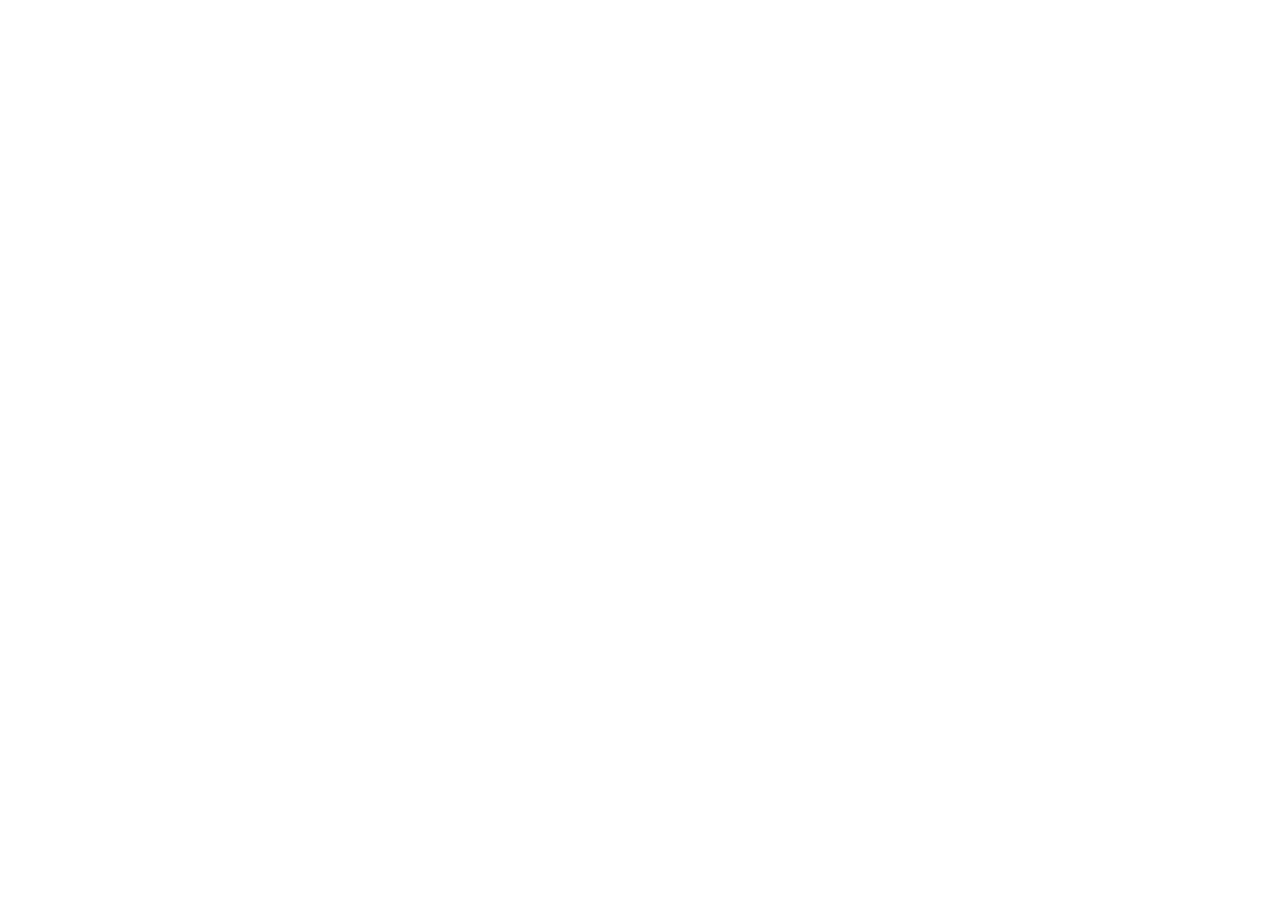
==== index.html @ 95ad9aea "Changes Co-authored-by: soumenghati <33946690+soumenghati@users.noreply.github.com>" ====
<!DOCTYPE html>
<html lang="en">
  <head>
    <meta charset="UTF-8" />
    <meta name="viewport" content="width=device-width, initial-scale=1.0" />
    <title>EazyAuto — Quality Used Cars in Australia</title>
    <meta name="description" content="Buy quality used cars across Australia. Browse hand-picked vehicles, get instant finance, and trade in with EazyAuto." />
    <meta name="author" content="EazyAuto" />

    <meta property="og:title" content="EazyAuto — Quality Used Cars in Australia" />
    <meta property="og:description" content="Buy quality used cars across Australia. Browse hand-picked vehicles, get instant finance, and trade in with EazyAuto." />
    <meta property="og:type" content="website" />

    <meta name="twitter:card" content="summary_large_image" />
  </head>
  <body>
    <div id="root"></div>
    <script type="module" src="/src/main.tsx"></script>
  </body>
</html>
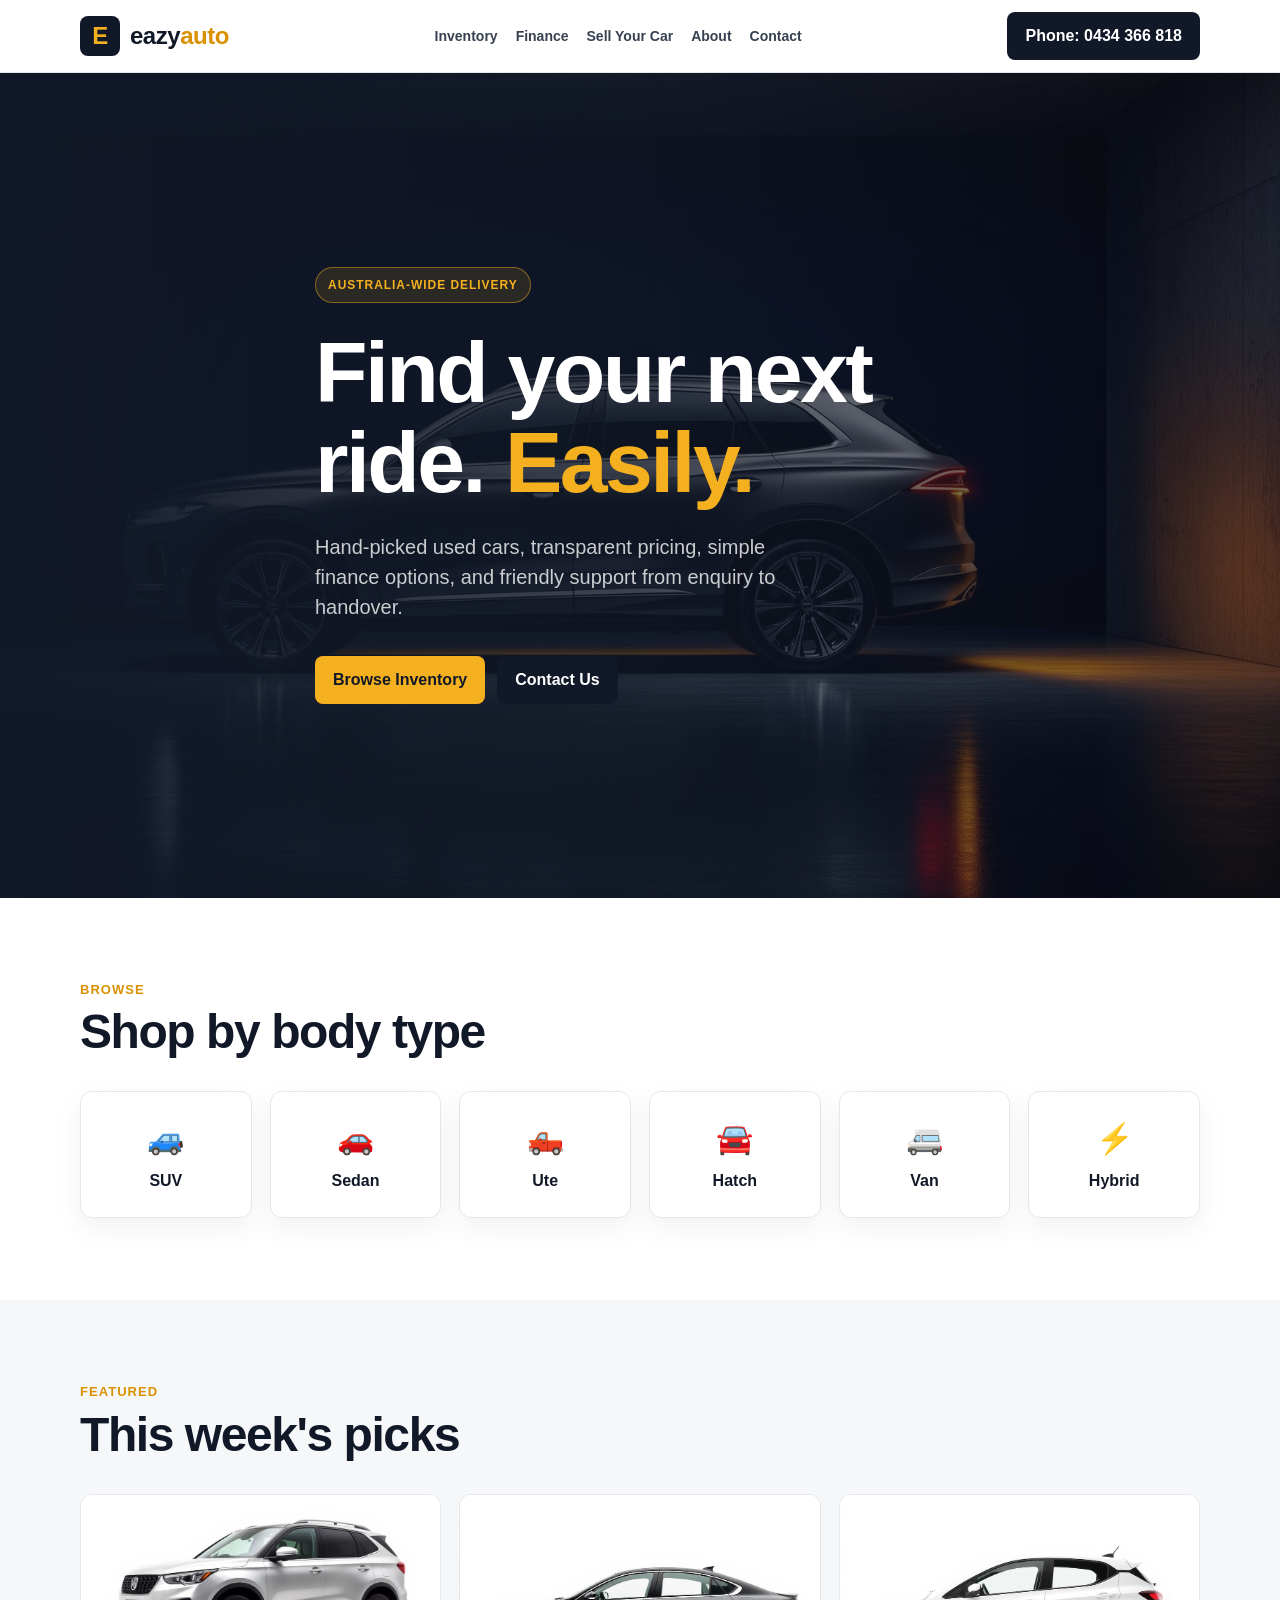
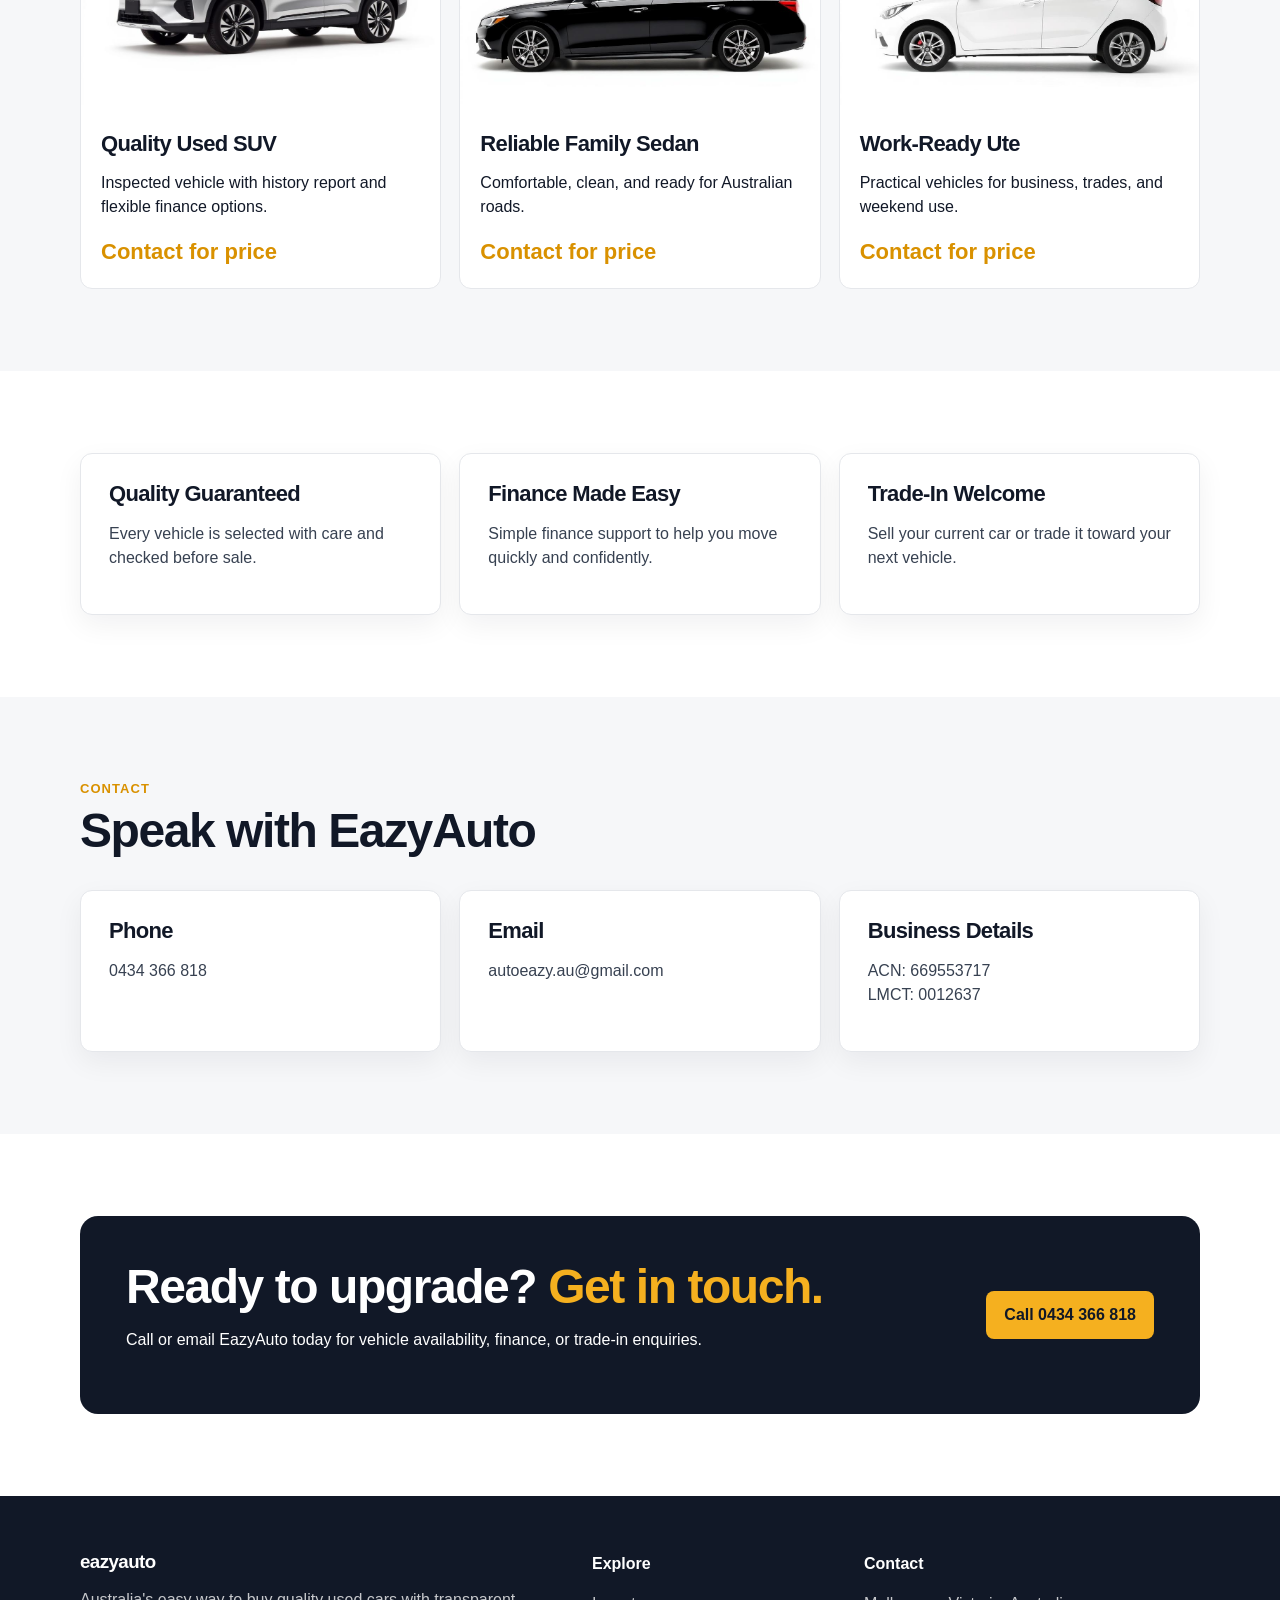
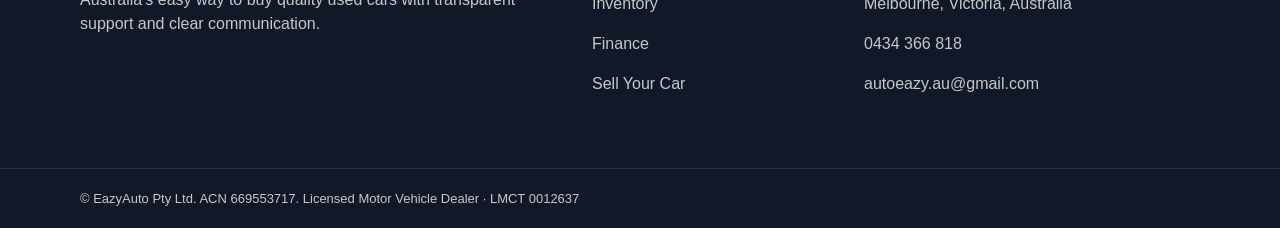
==== commit 3d60e420: "Changes Co-authored-by: soumenghati <33946690+soumenghati@users.noreply.github.com>" ====
--- a/index.html
+++ b/index.html
@@ -4,17 +4,545 @@
     <meta charset="UTF-8" />
     <meta name="viewport" content="width=device-width, initial-scale=1.0" />
     <title>EazyAuto — Quality Used Cars in Australia</title>
-    <meta name="description" content="Buy quality used cars across Australia. Browse hand-picked vehicles, get instant finance, and trade in with EazyAuto." />
+    <meta
+      name="description"
+      content="Buy quality used cars across Australia. Browse hand-picked vehicles, get instant finance, and trade in with EazyAuto."
+    />
     <meta name="author" content="EazyAuto" />
-
     <meta property="og:title" content="EazyAuto — Quality Used Cars in Australia" />
-    <meta property="og:description" content="Buy quality used cars across Australia. Browse hand-picked vehicles, get instant finance, and trade in with EazyAuto." />
+    <meta
+      property="og:description"
+      content="Buy quality used cars across Australia. Browse hand-picked vehicles, get instant finance, and trade in with EazyAuto."
+    />
     <meta property="og:type" content="website" />
-
     <meta name="twitter:card" content="summary_large_image" />
+    <style>
+      :root {
+        --ink: #111827;
+        --ink-soft: #374151;
+        --amber: #f5b01f;
+        --amber-dark: #d99100;
+        --surface: #f6f7f9;
+        --line: #e5e7eb;
+        --white: #ffffff;
+      }
+
+      * {
+        box-sizing: border-box;
+      }
+
+      body {
+        margin: 0;
+        color: var(--ink);
+        background: var(--white);
+        font-family: Arial, Helvetica, sans-serif;
+        line-height: 1.5;
+      }
+
+      a {
+        color: inherit;
+        text-decoration: none;
+      }
+
+      .container {
+        width: min(1120px, calc(100% - 32px));
+        margin: 0 auto;
+      }
+
+      header {
+        position: sticky;
+        top: 0;
+        z-index: 10;
+        background: rgba(255, 255, 255, 0.94);
+        border-bottom: 1px solid var(--line);
+        backdrop-filter: blur(16px);
+      }
+
+      .nav {
+        display: flex;
+        align-items: center;
+        justify-content: space-between;
+        gap: 24px;
+        min-height: 72px;
+      }
+
+      .brand {
+        display: inline-flex;
+        align-items: center;
+        gap: 10px;
+        font-size: 24px;
+        font-weight: 800;
+        letter-spacing: -0.02em;
+      }
+
+      .mark {
+        display: grid;
+        width: 40px;
+        height: 40px;
+        place-items: center;
+        border-radius: 8px;
+        color: var(--amber);
+        background: var(--ink);
+        font-weight: 900;
+      }
+
+      .brand span span {
+        color: var(--amber-dark);
+      }
+
+      .links {
+        display: flex;
+        align-items: center;
+        gap: 18px;
+        color: var(--ink-soft);
+        font-size: 14px;
+        font-weight: 700;
+      }
+
+      .phone,
+      .button {
+        display: inline-flex;
+        align-items: center;
+        justify-content: center;
+        border-radius: 8px;
+        background: var(--ink);
+        color: var(--white);
+        font-weight: 800;
+        padding: 12px 18px;
+      }
+
+      .phone {
+        white-space: nowrap;
+      }
+
+      .button.primary {
+        background: var(--amber);
+        color: var(--ink);
+      }
+
+      .hero {
+        position: relative;
+        min-height: 620px;
+        overflow: hidden;
+        color: var(--white);
+        background: var(--ink);
+      }
+
+      .hero img {
+        position: absolute;
+        inset: 0;
+        width: 100%;
+        height: 100%;
+        object-fit: cover;
+        object-position: center right;
+        opacity: 0.72;
+      }
+
+      .hero::after {
+        position: absolute;
+        inset: 0;
+        content: "";
+        background: linear-gradient(90deg, rgba(17, 24, 39, 0.96), rgba(17, 24, 39, 0.72), rgba(17, 24, 39, 0.12));
+      }
+
+      .hero-content {
+        position: relative;
+        z-index: 1;
+        max-width: 650px;
+        padding: 112px 0;
+      }
+
+      .eyebrow {
+        display: inline-flex;
+        border: 1px solid rgba(245, 176, 31, 0.45);
+        border-radius: 999px;
+        padding: 8px 12px;
+        color: var(--amber);
+        background: rgba(245, 176, 31, 0.12);
+        font-size: 12px;
+        font-weight: 900;
+        letter-spacing: 0.08em;
+        text-transform: uppercase;
+      }
+
+      h1,
+      h2,
+      h3 {
+        margin: 0;
+        letter-spacing: -0.03em;
+        line-height: 1.05;
+      }
+
+      h1 {
+        margin-top: 24px;
+        font-size: clamp(48px, 7vw, 86px);
+      }
+
+      h1 span,
+      h2 span {
+        color: var(--amber);
+      }
+
+      .hero p {
+        max-width: 520px;
+        margin: 24px 0 0;
+        color: rgba(255, 255, 255, 0.78);
+        font-size: 20px;
+      }
+
+      .actions {
+        display: flex;
+        flex-wrap: wrap;
+        gap: 12px;
+        margin-top: 34px;
+      }
+
+      section {
+        padding: 82px 0;
+      }
+
+      .section-head {
+        display: flex;
+        align-items: end;
+        justify-content: space-between;
+        gap: 24px;
+        margin-bottom: 34px;
+      }
+
+      .label {
+        margin: 0 0 8px;
+        color: var(--amber-dark);
+        font-size: 13px;
+        font-weight: 900;
+        letter-spacing: 0.08em;
+        text-transform: uppercase;
+      }
+
+      h2 {
+        font-size: clamp(34px, 4vw, 48px);
+      }
+
+      .grid {
+        display: grid;
+        gap: 18px;
+      }
+
+      .types {
+        grid-template-columns: repeat(6, 1fr);
+      }
+
+      .type-card,
+      .feature-card,
+      .contact-card {
+        border: 1px solid var(--line);
+        border-radius: 12px;
+        background: var(--white);
+        box-shadow: 0 10px 28px rgba(17, 24, 39, 0.06);
+      }
+
+      .type-card {
+        padding: 24px 14px;
+        text-align: center;
+        font-weight: 800;
+      }
+
+      .type-card strong {
+        display: block;
+        margin-bottom: 8px;
+        font-size: 30px;
+      }
+
+      .surface {
+        background: var(--surface);
+      }
+
+      .cars {
+        grid-template-columns: repeat(3, 1fr);
+      }
+
+      .car {
+        overflow: hidden;
+        border-radius: 12px;
+        border: 1px solid var(--line);
+        background: var(--white);
+      }
+
+      .car img {
+        width: 100%;
+        height: 210px;
+        object-fit: cover;
+      }
+
+      .car-body {
+        padding: 20px;
+      }
+
+      .car h3 {
+        font-size: 22px;
+      }
+
+      .price {
+        margin-top: 12px;
+        color: var(--amber-dark);
+        font-size: 22px;
+        font-weight: 900;
+      }
+
+      .features,
+      .contact-grid {
+        grid-template-columns: repeat(3, 1fr);
+      }
+
+      .feature-card,
+      .contact-card {
+        padding: 28px;
+      }
+
+      .feature-card h3,
+      .contact-card h3 {
+        font-size: 22px;
+      }
+
+      .feature-card p,
+      .contact-card p {
+        color: var(--ink-soft);
+      }
+
+      .cta {
+        border-radius: 18px;
+        padding: 46px;
+        color: var(--white);
+        background: var(--ink);
+      }
+
+      .cta-inner {
+        display: flex;
+        align-items: center;
+        justify-content: space-between;
+        gap: 24px;
+      }
+
+      footer {
+        color: rgba(255, 255, 255, 0.76);
+        background: var(--ink);
+      }
+
+      .footer-grid {
+        display: grid;
+        grid-template-columns: 2fr 1fr 1.4fr;
+        gap: 32px;
+        padding: 56px 0;
+      }
+
+      footer h3,
+      footer strong {
+        color: var(--white);
+      }
+
+      .legal {
+        border-top: 1px solid rgba(255, 255, 255, 0.1);
+        padding: 20px 0;
+        font-size: 13px;
+      }
+
+      @media (max-width: 860px) {
+        .links {
+          display: none;
+        }
+
+        .hero {
+          min-height: auto;
+        }
+
+        .hero-content {
+          padding: 84px 0;
+        }
+
+        .section-head,
+        .cta-inner {
+          align-items: flex-start;
+          flex-direction: column;
+        }
+
+        .types,
+        .cars,
+        .features,
+        .contact-grid,
+        .footer-grid {
+          grid-template-columns: 1fr;
+        }
+
+        .types {
+          grid-template-columns: repeat(2, 1fr);
+        }
+      }
+    </style>
   </head>
   <body>
-    <div id="root"></div>
-    <script type="module" src="/src/main.tsx"></script>
+    <header>
+      <div class="container nav">
+        <a class="brand" href="/" aria-label="EazyAuto home">
+          <span class="mark">E</span>
+          <span>eazy<span>auto</span></span>
+        </a>
+        <nav class="links" aria-label="Main navigation">
+          <a href="#inventory">Inventory</a>
+          <a href="#finance">Finance</a>
+          <a href="#sell">Sell Your Car</a>
+          <a href="#about">About</a>
+          <a href="#contact">Contact</a>
+        </nav>
+        <a class="phone" href="tel:0434366818">Phone: 0434 366 818</a>
+      </div>
+    </header>
+
+    <main>
+      <section class="hero">
+        <img src="src/assets/hero-car.jpg" alt="Modern vehicle on the road" />
+        <div class="container hero-content">
+          <span class="eyebrow">Australia-wide delivery</span>
+          <h1>Find your next ride. <span>Easily.</span></h1>
+          <p>Hand-picked used cars, transparent pricing, simple finance options, and friendly support from enquiry to handover.</p>
+          <div class="actions">
+            <a class="button primary" href="#inventory">Browse Inventory</a>
+            <a class="button" href="#contact">Contact Us</a>
+          </div>
+        </div>
+      </section>
+
+      <section id="inventory">
+        <div class="container">
+          <div class="section-head">
+            <div>
+              <p class="label">Browse</p>
+              <h2>Shop by body type</h2>
+            </div>
+          </div>
+          <div class="grid types">
+            <div class="type-card"><strong>🚙</strong>SUV</div>
+            <div class="type-card"><strong>🚗</strong>Sedan</div>
+            <div class="type-card"><strong>🛻</strong>Ute</div>
+            <div class="type-card"><strong>🚘</strong>Hatch</div>
+            <div class="type-card"><strong>🚐</strong>Van</div>
+            <div class="type-card"><strong>⚡</strong>Hybrid</div>
+          </div>
+        </div>
+      </section>
+
+      <section class="surface">
+        <div class="container">
+          <div class="section-head">
+            <div>
+              <p class="label">Featured</p>
+              <h2>This week's picks</h2>
+            </div>
+          </div>
+          <div class="grid cars">
+            <article class="car">
+              <img src="src/assets/car-1.jpg" alt="Featured used SUV" />
+              <div class="car-body">
+                <h3>Quality Used SUV</h3>
+                <p>Inspected vehicle with history report and flexible finance options.</p>
+                <div class="price">Contact for price</div>
+              </div>
+            </article>
+            <article class="car">
+              <img src="src/assets/car-2.jpg" alt="Featured used sedan" />
+              <div class="car-body">
+                <h3>Reliable Family Sedan</h3>
+                <p>Comfortable, clean, and ready for Australian roads.</p>
+                <div class="price">Contact for price</div>
+              </div>
+            </article>
+            <article class="car">
+              <img src="src/assets/car-3.jpg" alt="Featured used ute" />
+              <div class="car-body">
+                <h3>Work-Ready Ute</h3>
+                <p>Practical vehicles for business, trades, and weekend use.</p>
+                <div class="price">Contact for price</div>
+              </div>
+            </article>
+          </div>
+        </div>
+      </section>
+
+      <section id="about">
+        <div class="container grid features">
+          <article class="feature-card">
+            <h3>Quality Guaranteed</h3>
+            <p>Every vehicle is selected with care and checked before sale.</p>
+          </article>
+          <article id="finance" class="feature-card">
+            <h3>Finance Made Easy</h3>
+            <p>Simple finance support to help you move quickly and confidently.</p>
+          </article>
+          <article id="sell" class="feature-card">
+            <h3>Trade-In Welcome</h3>
+            <p>Sell your current car or trade it toward your next vehicle.</p>
+          </article>
+        </div>
+      </section>
+
+      <section id="contact" class="surface">
+        <div class="container">
+          <div class="section-head">
+            <div>
+              <p class="label">Contact</p>
+              <h2>Speak with EazyAuto</h2>
+            </div>
+          </div>
+          <div class="grid contact-grid">
+            <article class="contact-card">
+              <h3>Phone</h3>
+              <p><a href="tel:0434366818">0434 366 818</a></p>
+            </article>
+            <article class="contact-card">
+              <h3>Email</h3>
+              <p><a href="mailto:autoeazy.au@gmail.com">autoeazy.au@gmail.com</a></p>
+            </article>
+            <article class="contact-card">
+              <h3>Business Details</h3>
+              <p>ACN: 669553717<br />LMCT: 0012637</p>
+            </article>
+          </div>
+        </div>
+      </section>
+
+      <section>
+        <div class="container cta">
+          <div class="cta-inner">
+            <div>
+              <h2>Ready to upgrade? <span>Get in touch.</span></h2>
+              <p>Call or email EazyAuto today for vehicle availability, finance, or trade-in enquiries.</p>
+            </div>
+            <a class="button primary" href="tel:0434366818">Call 0434 366 818</a>
+          </div>
+        </div>
+      </section>
+    </main>
+
+    <footer>
+      <div class="container footer-grid">
+        <div>
+          <h3>eazyauto</h3>
+          <p>Australia's easy way to buy quality used cars with transparent support and clear communication.</p>
+        </div>
+        <div>
+          <strong>Explore</strong>
+          <p><a href="#inventory">Inventory</a></p>
+          <p><a href="#finance">Finance</a></p>
+          <p><a href="#sell">Sell Your Car</a></p>
+        </div>
+        <div>
+          <strong>Contact</strong>
+          <p>Melbourne, Victoria, Australia</p>
+          <p><a href="tel:0434366818">0434 366 818</a></p>
+          <p><a href="mailto:autoeazy.au@gmail.com">autoeazy.au@gmail.com</a></p>
+        </div>
+      </div>
+      <div class="legal">
+        <div class="container">© EazyAuto Pty Ltd. ACN 669553717. Licensed Motor Vehicle Dealer · LMCT 0012637</div>
+      </div>
+    </footer>
   </body>
 </html>
